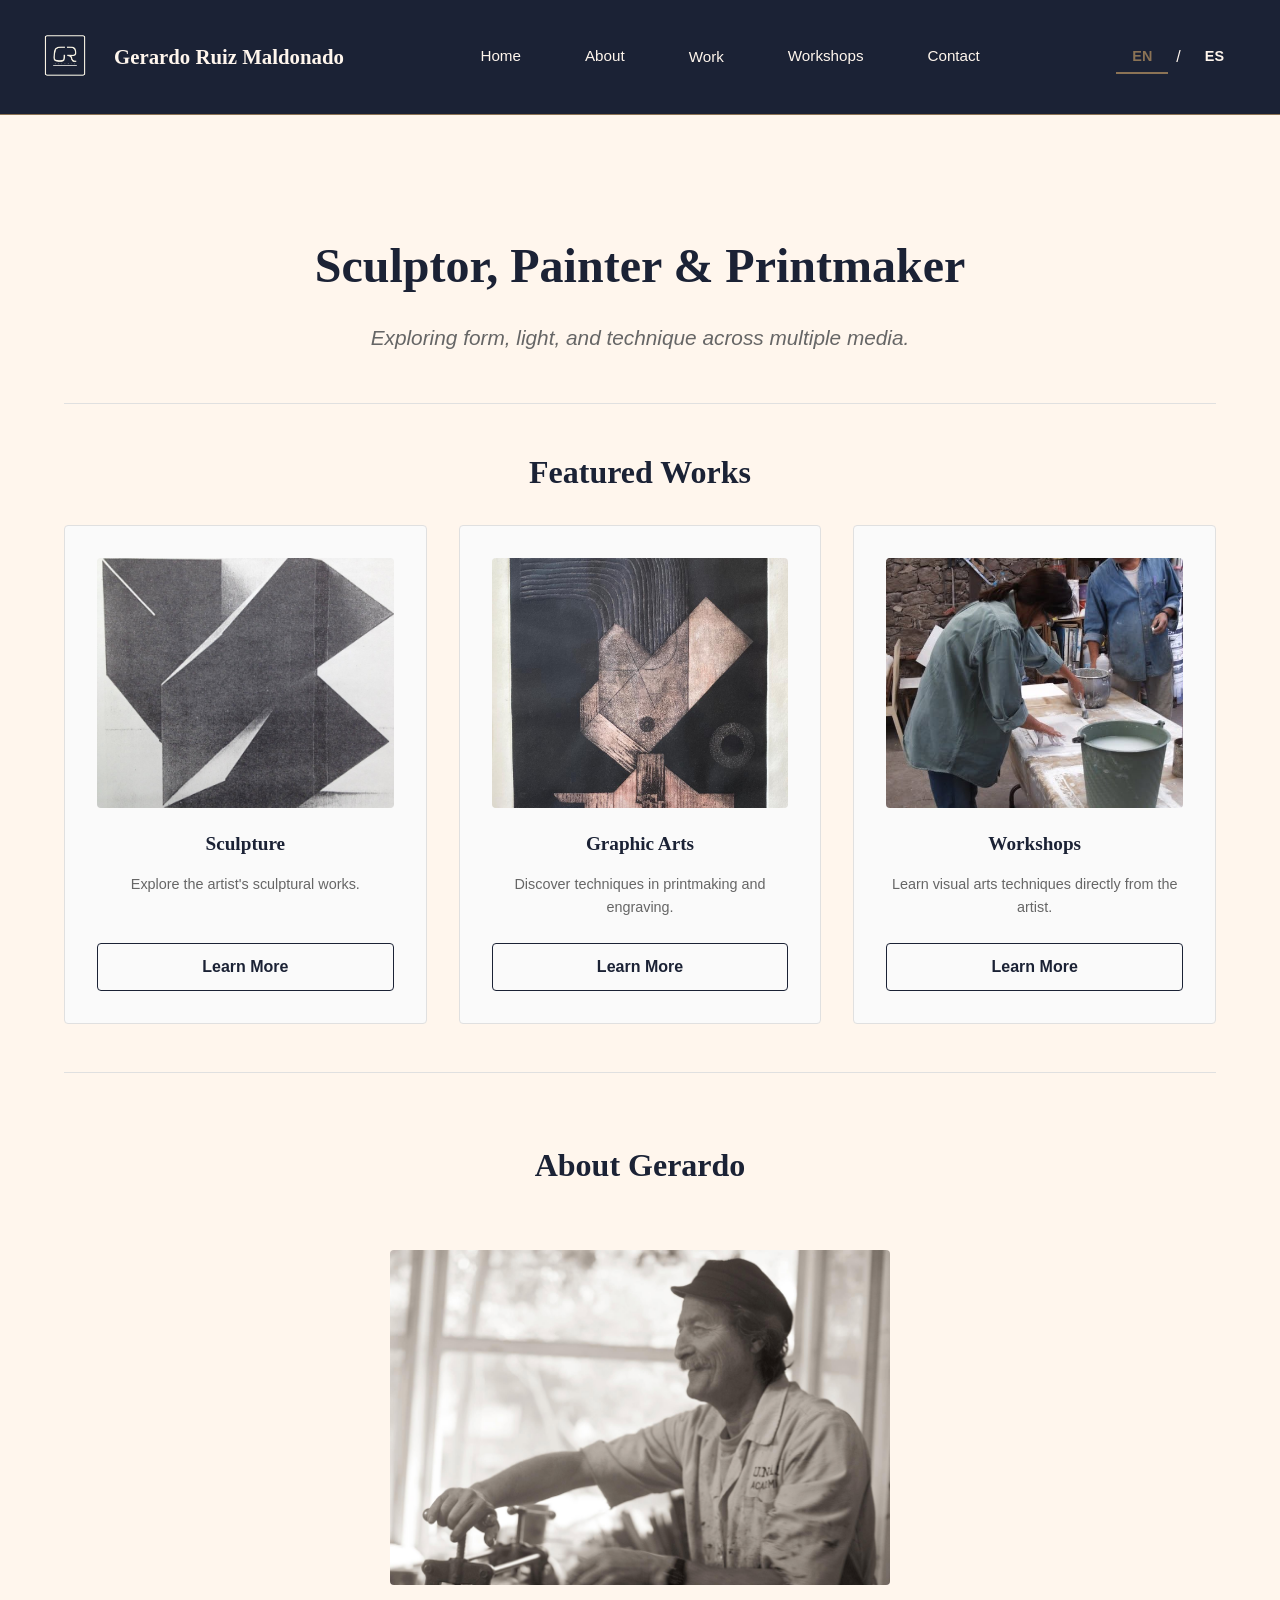
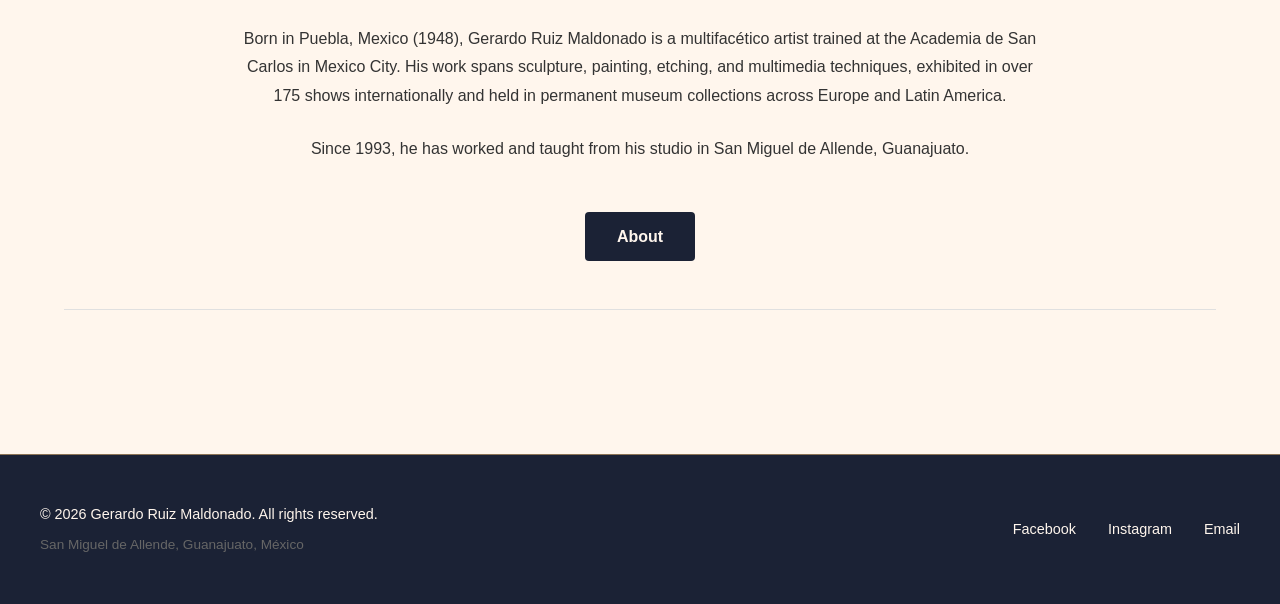
==== index.html @ d5dbc808 "Initial commit" ====
<!DOCTYPE html>
<html lang="en">
<head>
  <meta charset="UTF-8">
  <meta name="viewport" content="width=device-width, initial-scale=1.0">
  <meta name="description" content="Gerardo Ruiz Maldonado - Contemporary artist based in San Miguel de Allende. Sculptor, painter, and printmaker.">
  <meta name="keywords" content="art, sculpture, painting, printmaking, San Miguel de Allende">
  <meta property="og:title" content="Gerardo Ruiz Maldonado - Artist">
  <meta property="og:description" content="Contemporary sculptor, painter, and printmaker">
  <meta property="og:type" content="website">
  <title>Gerardo Ruiz Maldonado | Artist</title>
  <link rel="stylesheet" href="/css/styles.css">
</head>
<body>
  <script src="/js/header.js"></script>

  <main>
    <section class="hero">
      <div class="hero-content">
        <h1 class="hero-title" data-en="Sculptor, Painter & Printmaker" data-es="Escultor, Pintor y Grabador">
          Sculptor, Painter & Printmaker
        </h1>
        <p class="hero-subtitle" data-en="Exploring form, light, and technique across multiple media." data-es="Explorando la forma, la luz y la técnica en múltiples medios.">
          Exploring form, light, and technique across multiple media.
        </p>
      </div>
    </section>

    <section class="featured-work">
      <h2 data-en="Featured Works" data-es="Obras Destacadas">Featured Works</h2>
      
      <div class="work-grid">
        <article class="work-card">
          <img src="/assets/images/sculpture_1.jpg" alt="Sculpture piece" loading="lazy">
          <h3 data-en="Sculpture" data-es="Escultura">Sculpture</h3>
          <p data-en="Explore the artist's sculptural works." data-es="Explora las obras escultóricas del artista.">
            Explore the artist's sculptural works.
          </p>
          <a href="/pages/work-sculpture.html" data-key="workSculpture">Learn More</a>
        </article>

        <article class="work-card">
          <img src="/assets/images/IMG-20260125-WA0053.jpg" alt="Finished engraving print work" loading="lazy">
          <h3 data-en="Graphic Arts" data-es="Gráfica">Graphic Arts</h3>
          <p data-en="Discover techniques in printmaking and engraving." data-es="Descubre técnicas de grabado y aguafuerte.">
            Discover techniques in printmaking and engraving.
          </p>
          <a href="/pages/work-graphic.html" data-key="workGraphic">Learn More</a>
        </article>

        <article class="work-card">
          <img src="/assets/images/workshop.jpg" alt="Workshop session" loading="lazy">
          <h3 data-en="Workshops" data-es="Talleres">Workshops</h3>
          <p data-en="Learn visual arts techniques directly from the artist." data-es="Aprende técnicas de artes visuales directamente del artista.">
            Learn visual arts techniques directly from the artist.
          </p>
          <a href="/pages/workshops.html" data-key="workshops">Learn More</a>
        </article>
      </div>
    </section>

    <section class="bio-preview">
      <h2 data-en="About Gerardo" data-es="Sobre Gerardo">About Gerardo</h2>
      <img src="/assets/images/gerardo_grabado_b&w.jpg" alt="Gerardo Ruiz etching work" class="bio-image">
      <p data-en="Born in Puebla, Mexico (1948), Gerardo Ruiz Maldonado is a multifaceted artist trained at the Academia de San Carlos in Mexico City. His work spans sculpture, painting, etching, and multimedia techniques, exhibited in over 175 shows internationally and held in permanent museum collections across Europe and Latin America." data-es="Nacido en Puebla, México (1948), Gerardo Ruiz Maldonado es un artista multifacético formado en la Academia de San Carlos en la Ciudad de México. Su obra abarca la escultura, la pintura, el aguafuerte y las técnicas multimedia, exhibidas en más de 175 muestras a nivel internacional y presentes en colecciones permanentes de museos en Europa y América Latina.">
        Born in Puebla, Mexico (1948), Gerardo Ruiz Maldonado is a multifacético artist trained at the Academia de San Carlos in Mexico City. His work spans sculpture, painting, etching, and multimedia techniques, exhibited in over 175 shows internationally and held in permanent museum collections across Europe and Latin America.
      </p>
      <p data-en="Since 1993, he has worked and taught from his studio in San Miguel de Allende, Guanajuato." data-es="Desde 1993, trabaja y enseña desde su estudio en San Miguel de Allende, Guanajuato.">
        Since 1993, he has worked and taught from his studio in San Miguel de Allende, Guanajuato.
      </p>
      <a href="/pages/about.html" class="cta-button" data-key="about">About</a>
    </section>
  </main>

  <script src="/js/footer.js"></script>

  <script>
    // Update content based on language
    window.addEventListener('languageChanged', (e) => {
      const lang = e.detail.lang === 'es' ? 'es' : 'en';
      
      document.querySelectorAll('[data-en][data-es]').forEach(el => {
        const text = el.getAttribute(`data-${lang}`);
        if (text) {
          el.textContent = text;
        }
      });
    });
  </script>
</body>
</html>
---- css/styles.css ----
/* Root Variables */
:root {
  --primary-color: #1b2235;
  --secondary-color: #fff6ed;
  --accent-color: #8b7355;
  --text-color: #333333;
  --light-text: #666666;
  --border-color: #e0e0e0;
  --spacing-xs: 0.5rem;
  --spacing-sm: 1rem;
  --spacing-md: 1.5rem;
  --spacing-lg: 2rem;
  --spacing-xl: 3rem;
  --font-family: 'Georgia', 'Garamond', serif;
  --font-family-sans: -apple-system, BlinkMacSystemFont, 'Segoe UI', 'Helvetica Neue', sans-serif;
}

/* Reset & Base Styles */
* {
  margin: 0;
  padding: 0;
  box-sizing: border-box;
}

html {
  scroll-behavior: smooth;
}

body {
  font-family: var(--font-family-sans);
  color: var(--text-color);
  background-color: var(--secondary-color);
  line-height: 1.6;
}

body.menu-open {
  position: fixed;
  width: 100%;
  overflow: hidden;
}

h1, h2, h3, h4, h5, h6 {
  font-family: var(--font-family);
  margin: var(--spacing-md) 0 var(--spacing-sm) 0;
  line-height: 1.3;
}

a {
  color: var(--primary-color);
  text-decoration: none;
  transition: color 0.3s ease;
}

a:hover {
  color: var(--accent-color);
}

/* Header Styles */
.site-header {
  background-color: var(--primary-color);
  color: var(--secondary-color);
  padding: var(--spacing-lg) var(--spacing-md);
  border-bottom: 1px solid var(--accent-color);
  position: sticky;
  top: 0;
  z-index: 100;
}

.header-container {
  max-width: 1200px;
  margin: 0 auto;
  display: flex;
  align-items: center;
  justify-content: space-between;
  gap: var(--spacing-lg);
}

.logo-section {
  display: flex;
  align-items: center;
  gap: var(--spacing-md);
  min-width: fit-content;
  flex-shrink: 0;
}

.logo-link {
  display: flex;
  align-items: center;
}

.logo {
  width: 50px;
  height: 50px;
  border-radius: 4px;
  object-fit: cover;
  flex-shrink: 0;
  transition: opacity 0.3s ease;
}

.logo:hover {
  opacity: 0.8;
}

.artist-name {
  font-size: 1.3rem;
  margin: 0;
  color: var(--secondary-color);
  white-space: nowrap;
}

.name-link {
  color: var(--secondary-color);
  text-decoration: none;
  transition: color 0.3s ease;
}

.name-link:hover {
  color: var(--accent-color);
}

.main-nav {
  display: flex;
  align-items: center;
  justify-content: center;
  flex-shrink: 1;
}

.nav-list {
  list-style: none;
  display: flex;
  gap: var(--spacing-lg);
  align-items: center;
  flex-wrap: nowrap;
  margin: 0;
  padding: 0;
}

.nav-link {
  color: var(--secondary-color);
  font-size: 0.95rem;
  padding: var(--spacing-xs) var(--spacing-sm);
  border-bottom: 2px solid transparent;
  transition: border-color 0.3s ease, color 0.3s ease;
  display: block;
  white-space: nowrap;
}

.nav-link:hover {
  border-bottom-color: var(--accent-color);
  color: var(--accent-color);
}

.lang-toggle {
  display: flex;
  align-items: center;
  gap: var(--spacing-xs);
  white-space: nowrap;
}

.lang-btn {
  background: none;
  border: none;
  color: var(--secondary-color);
  cursor: pointer;
  font-size: 0.9rem;
  font-weight: 600;
  padding: var(--spacing-xs) var(--spacing-sm);
  transition: color 0.3s ease, border-bottom 0.3s ease;
  border-bottom: 2px solid transparent;
}

.lang-btn:hover {
  color: var(--accent-color);
}

.lang-btn.active {
  color: var(--accent-color);
  border-bottom-color: var(--accent-color);
}

.lang-separator {
  color: var(--secondary-color);
}

.nav-dropdown {
  position: relative;
}

.nav-dropdown:hover .dropdown-menu {
  opacity: 1;
  visibility: visible;
  transform: translateY(0);
}

.nav-toggle {
  background: none;
  border: none;
  cursor: pointer;
  padding: var(--spacing-xs) var(--spacing-sm);
  color: var(--secondary-color);
  font-size: 0.95rem;
  font-family: var(--font-family-sans);
  border-bottom: 2px solid transparent;
  transition: border-color 0.3s ease, color 0.3s ease;
}

.nav-toggle:hover {
  border-bottom-color: var(--accent-color);
  color: var(--accent-color);
}

.nav-toggle.active {
  border-bottom-color: var(--accent-color);
  color: var(--accent-color);
}

.dropdown-menu {
  position: absolute;
  top: 100%;
  left: 0;
  background: rgba(27, 34, 53, 0.98);
  list-style: none;
  min-width: 180px;
  border: 1px solid var(--accent-color);
  border-top: none;
  opacity: 0;
  visibility: hidden;
  transform: translateY(-10px);
  transition: all 0.3s ease;
  z-index: 1000;
  padding: var(--spacing-sm) 0;
}

.dropdown-link {
  color: var(--secondary-color);
  font-size: 0.9rem;
  padding: var(--spacing-xs) var(--spacing-lg);
  display: block;
  border-bottom: 1px solid rgba(255, 246, 237, 0.1);
  transition: background-color 0.3s ease, color 0.3s ease;
}

.dropdown-link:last-child {
  border-bottom: none;
}

.dropdown-link:hover {
  background-color: rgba(139, 115, 85, 0.2);
  color: var(--accent-color);
}

/* Hamburger Menu */
.hamburger-menu {
  display: none;
  flex-direction: column;
  background: none;
  border: none;
  cursor: pointer;
  padding: 8px;
  gap: 6px;
  position: relative;
  z-index: 50;
}

.hamburger-menu span {
  width: 24px;
  height: 2px;
  background-color: var(--secondary-color);
  border-radius: 2px;
  transition: all 0.3s ease;
}

.menu-close-btn {
  background: none;
  border: none;
  color: var(--secondary-color);
  font-size: 2.5rem;
  cursor: pointer;
  padding: 0;
  width: 40px;
  height: 40px;
  display: flex;
  align-items: center;
  justify-content: center;
  line-height: 1;
}

.menu-close-btn:hover {
  opacity: 0.8;
}

.mobile-menu-overlay {
  display: none;
  position: fixed;
  top: 0;
  left: 0;
  width: 100vw;
  height: 100vh;
  height: 100dvh;
  background-color: var(--primary-color);
  z-index: 100;
  overflow: hidden;
}

.mobile-menu-overlay.active {
  display: flex;
  flex-direction: column;
  overflow: hidden;
}

.mobile-menu-content {
  display: flex;
  flex-direction: column;
  align-items: center;
  padding: var(--spacing-lg) var(--spacing-md);
  gap: var(--spacing-lg);
  width: 100%;
  overflow: hidden;
  flex: 1;
}

.mobile-menu-header {
  display: flex;
  align-items: center;
  justify-content: space-between;
  width: 100%;
  padding: var(--spacing-md);
  border-bottom: 1px solid rgba(255, 246, 237, 0.2);
  gap: var(--spacing-md);
}

.mobile-menu-header .menu-close-btn {
  background: none;
  border: none;
  color: var(--secondary-color);
  font-size: 1.8rem;
  cursor: pointer;
  padding: 0;
  line-height: 1;
  flex-shrink: 0;
}

.mobile-menu-header .mobile-lang-toggle {
  flex-grow: 1;
  display: flex;
  justify-content: center;
  align-items: center;
  gap: var(--spacing-sm);
}

.mobile-logo {
  width: 40px;
  height: 40px;
  display: flex;
  align-items: center;
  justify-content: center;
  flex-shrink: 0;
}

.mobile-logo-img {
  width: 100%;
  height: 100%;
  object-fit: contain;
}

.mobile-lang-toggle {
  display: flex;
  justify-content: center;
  align-items: center;
  gap: var(--spacing-sm);
}

.mobile-menu-divider {
  display: none;
}

.mobile-nav-list {
  list-style: none;
  display: flex;
  flex-direction: column;
  gap: var(--spacing-lg);
  width: 100%;
  padding: 0;
  margin: 0;
  align-items: center;
}

.mobile-nav-list .nav-link {
  display: block;
  padding: 0;
  font-size: 1.1rem;
  text-align: center;
}

.mobile-nav-list .nav-toggle {
  background: none;
  border: none;
  cursor: default;
  padding: 0;
  font-size: 1.1rem;
  color: var(--secondary-color);
  font-family: inherit;
  display: block;
  text-align: center;
  width: 100%;
}

.site-footer {
  background-color: var(--primary-color);
  color: var(--secondary-color);
  padding: var(--spacing-xl) var(--spacing-md);
  border-top: 1px solid var(--accent-color);
  margin-top: var(--spacing-xl);
}

.footer-container {
  max-width: 1200px;
  margin: 0 auto;
  display: flex;
  justify-content: space-between;
  align-items: center;
  flex-wrap: wrap;
  gap: var(--spacing-lg);
}

.footer-content {
  flex: 1;
  min-width: 200px;
}

.footer-text {
  font-size: 0.9rem;
  margin-bottom: var(--spacing-xs);
}

.footer-location {
  font-size: 0.85rem;
  color: var(--light-text);
}

.footer-links {
  display: flex;
  gap: var(--spacing-lg);
}

.social-link {
  color: var(--secondary-color);
  font-size: 0.9rem;
  transition: color 0.3s ease;
}

.social-link:hover {
  color: var(--accent-color);
}

/* Main Content */
main {
  max-width: 1200px;
  margin: 0 auto;
  padding: var(--spacing-xl) var(--spacing-md);
  min-height: calc(100vh - 300px);
}

/* Hero Section */
.hero {
  text-align: center;
  padding: var(--spacing-xl) 0;
  border-bottom: 1px solid var(--border-color);
  margin-bottom: var(--spacing-xl);
}

.hero-title {
  font-size: 3rem;
  font-family: var(--font-family);
  color: var(--primary-color);
  margin-bottom: var(--spacing-md);
}

.hero-subtitle {
  font-size: 1.3rem;
  color: var(--light-text);
  font-style: italic;
}

/* Featured Work Section */
.featured-work {
  margin-bottom: var(--spacing-xl);
}

.featured-work h2 {
  text-align: center;
  margin-bottom: var(--spacing-lg);
  font-size: 2rem;
}

.work-grid {
  display: grid;
  grid-template-columns: repeat(auto-fit, minmax(300px, 1fr));
  gap: var(--spacing-lg);
  margin-bottom: var(--spacing-xl);
}

.work-card {
  background: #fafafa;
  padding: var(--spacing-lg);
  border: 1px solid var(--border-color);
  border-radius: 4px;
  text-align: center;
  transition: transform 0.3s ease, box-shadow 0.3s ease;
  cursor: pointer;
  display: flex;
  flex-direction: column;
}

.work-card:hover {
  transform: translateY(-5px);
  box-shadow: 0 10px 20px rgba(0, 0, 0, 0.1);
}

.work-card img {
  width: 100%;
  height: 250px;
  object-fit: cover;
  border-radius: 4px;
  margin-bottom: var(--spacing-md);
}

.work-card h3 {
  margin-top: 0;
  font-size: 1.2rem;
  color: var(--primary-color);
}

.work-card p {
  color: var(--light-text);
  font-size: 0.9rem;
  margin-bottom: var(--spacing-md);
  flex-grow: 1;
}

.work-card a {
  margin-top: auto;
  padding: 10px var(--spacing-lg);
  background-color: transparent;
  border: 1px solid var(--primary-color);
  border-radius: 4px;
  color: var(--primary-color);
  font-weight: 600;
  text-decoration: none;
  transition: background-color 0.3s ease, color 0.3s ease;
}

.work-card a:hover {
  background-color: var(--primary-color);
  color: var(--secondary-color);
}

.btn {
  display: inline-block;
  padding: 10px var(--spacing-lg);
  background-color: var(--primary-color);
  color: var(--secondary-color);
  border: 1px solid var(--accent-color);
  border-radius: 4px;
  cursor: pointer;
  font-size: 0.95rem;
  transition: background-color 0.3s ease, color 0.3s ease;
  text-align: center;
  text-decoration: none;
}

.btn:hover {
  background-color: var(--accent-color);
  color: var(--secondary-color);
}

/* About Section */
.about-section {
  display: grid;
  grid-template-columns: 1fr 1fr;
  gap: var(--spacing-xl);
  align-items: center;
  margin-bottom: var(--spacing-xl);
}

.about-image {
  width: 100%;
  max-width: 400px;
}

.about-image img {
  width: 100%;
  height: auto;
  border-radius: 4px;
}

.about-content h2 {
  margin-top: 0;
  font-size: 2rem;
}

.about-content p {
  color: var(--light-text);
  margin-bottom: var(--spacing-md);
  line-height: 1.8;
}

/* Bio Preview Section */
.bio-preview {
  text-align: center;
  padding: var(--spacing-xl) 0;
  margin: var(--spacing-xl) 0;
  border-top: 1px solid var(--border-color);
  border-bottom: 1px solid var(--border-color);
}

.bio-preview h2 {
  font-size: 2rem;
  color: var(--primary-color);
  margin-bottom: var(--spacing-lg);
}

.bio-image {
  max-width: 500px;
  margin: var(--spacing-lg) auto;
  border-radius: 4px;
  overflow: hidden;
}

.bio-image img {
  width: 100%;
  height: auto;
  display: block;
  max-width: 100%;
}

.bio-preview p {
  font-size: 1rem;
  line-height: 1.8;
  color: var(--text-color);
  margin-bottom: var(--spacing-md);
  max-width: 800px;
  margin-left: auto;
  margin-right: auto;
}

.cta-button {
  display: inline-block;
  padding: 12px var(--spacing-lg);
  background-color: var(--primary-color);
  color: var(--secondary-color);
  border: none;
  border-radius: 4px;
  font-size: 1rem;
  font-weight: 600;
  cursor: pointer;
  transition: background-color 0.3s ease, transform 0.2s ease;
  text-decoration: none;
  margin-top: var(--spacing-md);
}

.cta-button:hover {
  background-color: var(--accent-color);
  transform: translateY(-2px);
  color: var(--secondary-color);
}

/* Responsive Design */
@media (max-width: 768px) {
  .hamburger-menu {
    display: flex;
  }

  .main-nav {
    display: none;
  }

  .lang-toggle {
    display: none;
  }

  .mobile-menu-overlay {
    display: none;
  }

  .mobile-menu-overlay.active {
    display: flex;
  }

  .mobile-nav-list .dropdown-menu {
    display: flex;
    flex-direction: column;
    position: static;
    background: none;
    border: none;
    opacity: 1;
    visibility: visible;
    transform: none;
    padding: 0;
    gap: var(--spacing-sm);
    margin-top: var(--spacing-sm);
    align-items: center;
    width: 100%;
  }

  .mobile-nav-list .dropdown-link {
    padding: var(--spacing-xs) 0;
    border: none;
    text-align: center;
    color: var(--accent-color);
    display: block;
  }

  .footer-container {
    flex-direction: column;
    justify-content: center;
  }

  .footer-links {
    width: 100%;
    justify-content: center;
  }

  .artist-name {
    font-size: 1.2rem;
  }

  .about-section {
    grid-template-columns: 1fr;
  }

  .bio-image {
    max-width: 90%;
  }
}

@media (max-width: 480px) {
  .site-header {
    padding: var(--spacing-md);
  }

  .logo-section {
    gap: var(--spacing-sm);
  }

  .logo {
    width: 40px;
    height: 40px;
  }

  .artist-name {
    font-size: 1rem;
  }

  .nav-list {
    gap: var(--spacing-xs);
  }

  .nav-link {
    font-size: 0.85rem;
  }

  main {
    padding: var(--spacing-lg) var(--spacing-sm);
  }

  .hero-title {
    font-size: 2rem;
  }

  .about-content h2 {
    font-size: 1.5rem;
  }

  .bio-image {
    max-width: 100%;
  }
}

/* Page Headers */
.page-header {
  text-align: center;
  padding: var(--spacing-xl) 0 var(--spacing-lg) 0;
  border-bottom: 1px solid var(--border-color);
  margin-bottom: var(--spacing-xl);
}

.page-header h1 {
  font-size: 2.5rem;
  color: var(--primary-color);
  margin-bottom: var(--spacing-sm);
}

.page-intro {
  font-size: 1.1rem;
  color: var(--light-text);
  font-style: italic;
  margin-bottom: var(--spacing-lg);
}

.page-subtitle {
  font-size: 1.1rem;
  color: var(--light-text);
  font-style: italic;
}

/* Featured Work Grid */
.featured-work {
  margin-bottom: var(--spacing-xl);
}

.featured-work h2 {
  text-align: center;
  margin-bottom: var(--spacing-lg);
  font-size: 2rem;
  color: var(--primary-color);
}

.work-grid {
  display: grid;
  grid-template-columns: repeat(auto-fit, minmax(300px, 1fr));
  gap: var(--spacing-lg);
  margin-bottom: var(--spacing-xl);
}


/* Buttons */
.btn, .btn-primary {
  display: inline-block;
  padding: 10px var(--spacing-lg);
  background-color: var(--primary-color);
  color: var(--secondary-color);
  border: 1px solid var(--accent-color);
  border-radius: 4px;
  cursor: pointer;
  font-size: 0.95rem;
  font-family: var(--font-family-sans);
  transition: background-color 0.3s ease, color 0.3s ease;
  text-align: center;
  text-decoration: none;
}

.btn:hover, .btn-primary:hover {
  background-color: var(--accent-color);
  color: var(--secondary-color);
}

/* About Section */
.about-section {
  display: grid;
  grid-template-columns: 1fr 1fr;
  gap: var(--spacing-xl);
  align-items: start;
  margin-bottom: var(--spacing-xl);
}

.about-image {
  width: 100%;
}

.about-image img {
  width: 100%;
  height: auto;
  border-radius: 4px;
  display: block;
}

.about-content h2 {
  font-size: 2rem;
  color: var(--primary-color);
  margin-top: 0;
  margin-bottom: var(--spacing-md);
}

.about-content h3 {
  font-size: 1.4rem;
  color: var(--primary-color);
  margin-top: var(--spacing-lg);
  margin-bottom: var(--spacing-sm);
}

.about-content p {
  color: var(--text-color);
  margin-bottom: var(--spacing-md);
  line-height: 1.8;
}

/* Gallery */
.gallery {
  margin: var(--spacing-xl) 0;
}

.gallery h2 {
  text-align: center;
  font-size: 2rem;
  color: var(--primary-color);
  margin-bottom: var(--spacing-lg);
}

.gallery-description {
  text-align: center;
  color: var(--light-text);
  margin-bottom: var(--spacing-xl);
  font-size: 1rem;
}

.gallery-grid {
  display: grid;
  grid-template-columns: repeat(auto-fill, minmax(280px, 1fr));
  gap: var(--spacing-lg);
  margin-bottom: var(--spacing-xl);
}

.gallery-item {
  background: white;
  border: 1px solid var(--border-color);
  border-radius: 4px;
  overflow: hidden;
  cursor: pointer;
  transition: transform 0.3s ease, box-shadow 0.3s ease;
}

.gallery-item:hover {
  transform: translateY(-5px);
  box-shadow: 0 10px 20px rgba(0, 0, 0, 0.1);
}

.gallery-item img {
  width: 100%;
  height: 300px;
  object-fit: cover;
  display: block;
}

.gallery-item-caption {
  padding: var(--spacing-md);
  text-align: center;
}

.gallery-item-caption h3 {
  font-size: 1.1rem;
  color: var(--primary-color);
  margin: 0 0 var(--spacing-xs) 0;
}

.gallery-item-caption p {
  font-size: 0.9rem;
  color: var(--light-text);
  margin: 0;
}

/* Lightbox */
.lightbox-modal {
  display: none;
  position: fixed;
  top: 0;
  left: 0;
  width: 100%;
  height: 100%;
  background-color: rgba(0, 0, 0, 0.9);
  z-index: 2000;
  align-items: center;
  justify-content: center;
}

.lightbox-modal.active {
  display: flex;
}

.lightbox-container {
  position: relative;
  max-width: 90vw;
  max-height: 90vh;
  display: flex;
  flex-direction: column;
  align-items: center;
}

.lightbox-image {
  max-width: 100%;
  max-height: 80vh;
  object-fit: contain;
}

.lightbox-caption {
  color: var(--secondary-color);
  text-align: center;
  margin-top: var(--spacing-md);
  font-size: 0.95rem;
}

.lightbox-close {
  position: absolute;
  top: -40px;
  right: 0;
  background: none;
  border: none;
  color: var(--secondary-color);
  font-size: 2rem;
  cursor: pointer;
  padding: 0;
  width: 40px;
  height: 40px;
}

.lightbox-close:hover {
  color: var(--accent-color);
}

.lightbox-prev, .lightbox-next {
  position: absolute;
  top: 50%;
  transform: translateY(-50%);
  background: none;
  border: none;
  color: var(--secondary-color);
  font-size: 2rem;
  cursor: pointer;
  padding: var(--spacing-md);
  z-index: 2001;
}

.lightbox-prev:hover, .lightbox-next:hover {
  color: var(--accent-color);
}

.lightbox-prev {
  left: 0;
}

.lightbox-next {
  right: 0;
}

/* Contact Form */
.contact-section {
  display: grid;
  grid-template-columns: 1fr 1fr;
  gap: var(--spacing-xl);
  margin-bottom: var(--spacing-xl);
}

.contact-info {
  display: flex;
  flex-direction: column;
  gap: var(--spacing-lg);
}

.contact-info h3 {
  font-size: 1.2rem;
  color: var(--primary-color);
  margin: 0 0 var(--spacing-xs) 0;
  border-left: 3px solid var(--accent-color);
  padding-left: var(--spacing-md);
}

.contact-info p {
  color: var(--light-text);
  margin: 0;
  font-size: 0.95rem;
}

.contact-note {
  font-style: italic;
  color: var(--light-text);
  font-size: 0.9rem;
  margin-top: var(--spacing-md);
}

.form-group {
  margin-bottom: var(--spacing-md);
}

label {
  display: block;
  margin-bottom: var(--spacing-xs);
  color: var(--text-color);
  font-weight: 500;
}

input, textarea {
  width: 100%;
  padding: var(--spacing-sm);
  border: 1px solid var(--border-color);
  border-radius: 4px;
  font-family: var(--font-family-sans);
  font-size: 0.95rem;
  color: var(--text-color);
}

input:focus, textarea:focus {
  outline: none;
  border-color: var(--accent-color);
  box-shadow: 0 0 0 3px rgba(139, 115, 85, 0.1);
}

textarea {
  resize: vertical;
  min-height: 150px;
}

/* Workshops */
.workshops-section {
  margin-bottom: var(--spacing-xl);
}

.workshops-grid {
  display: grid;
  grid-template-columns: repeat(3, 1fr);
  gap: var(--spacing-lg);
  margin-bottom: var(--spacing-xl);
}

.workshop-card {
  background: white;
  border: 1px solid var(--border-color);
  border-radius: 4px;
  overflow: hidden;
  display: flex;
  flex-direction: column;
}

.workshop-card img {
  width: 100%;
  height: 200px;
  object-fit: cover;
}

.workshop-card-content {
  padding: var(--spacing-lg);
  flex: 1;
  display: flex;
  flex-direction: column;
}

.workshop-card h3 {
  font-size: 1.2rem;
  color: var(--primary-color);
  margin-top: 0;
  margin-bottom: var(--spacing-sm);
}

.workshop-card p {
  color: var(--text-color);
  font-size: 0.95rem;
  margin-bottom: var(--spacing-sm);
  line-height: 1.6;
  flex: 1;
}

.workshop-price {
  font-size: 1.1rem;
  color: var(--accent-color);
  font-weight: 600;
  margin-bottom: var(--spacing-md);
}

.workshop-cta {
  background-color: var(--primary-color);
  color: var(--secondary-color);
  padding: var(--spacing-md);
  text-align: center;
  border-radius: 4px;
  margin-top: auto;
}

.workshop-cta h3 {
  font-size: 1.3rem;
  margin: 0 0 var(--spacing-sm) 0;
}

.workshop-cta p {
  color: var(--secondary-color);
  margin-bottom: var(--spacing-md);
}

/* Responsive */
@media (max-width: 768px) {
  .hamburger-menu {
    display: flex;
  }

  .main-nav {
    display: none;
  }

  .lang-toggle {
    display: none;
  }

  .mobile-menu-overlay {
    display: none;
  }

  .mobile-menu-overlay.active {
    display: flex;
  }

  .about-section {
    grid-template-columns: 1fr;
  }

  .contact-section {
    grid-template-columns: 1fr;
  }

  .workshops-grid {
    grid-template-columns: repeat(2, 1fr);
  }

  .gallery-grid {
    grid-template-columns: repeat(auto-fill, minmax(200px, 1fr));
  }

  .work-grid {
    grid-template-columns: 1fr;
  }

  .page-header h1 {
    font-size: 2rem;
  }

  .footer-container {
    flex-direction: column;
    justify-content: center;
  }

  .footer-links {
    width: 100%;
    justify-content: center;
  }

  .artist-name {
    font-size: 1.2rem;
  }
}

@media (max-width: 480px) {
  .site-header {
    padding: var(--spacing-md);
  }

  .logo-section {
    gap: var(--spacing-sm);
  }

  .logo {
    width: 40px;
    height: 40px;
  }

  .artist-name {
    font-size: 1rem;
  }

  .page-header h1 {
    font-size: 1.5rem;
  }

  .workshops-grid {
    grid-template-columns: 1fr;
  }

  .gallery-grid {
    grid-template-columns: repeat(auto-fill, minmax(150px, 1fr));
  }

  main {
    padding: var(--spacing-lg) var(--spacing-sm);
  }
}
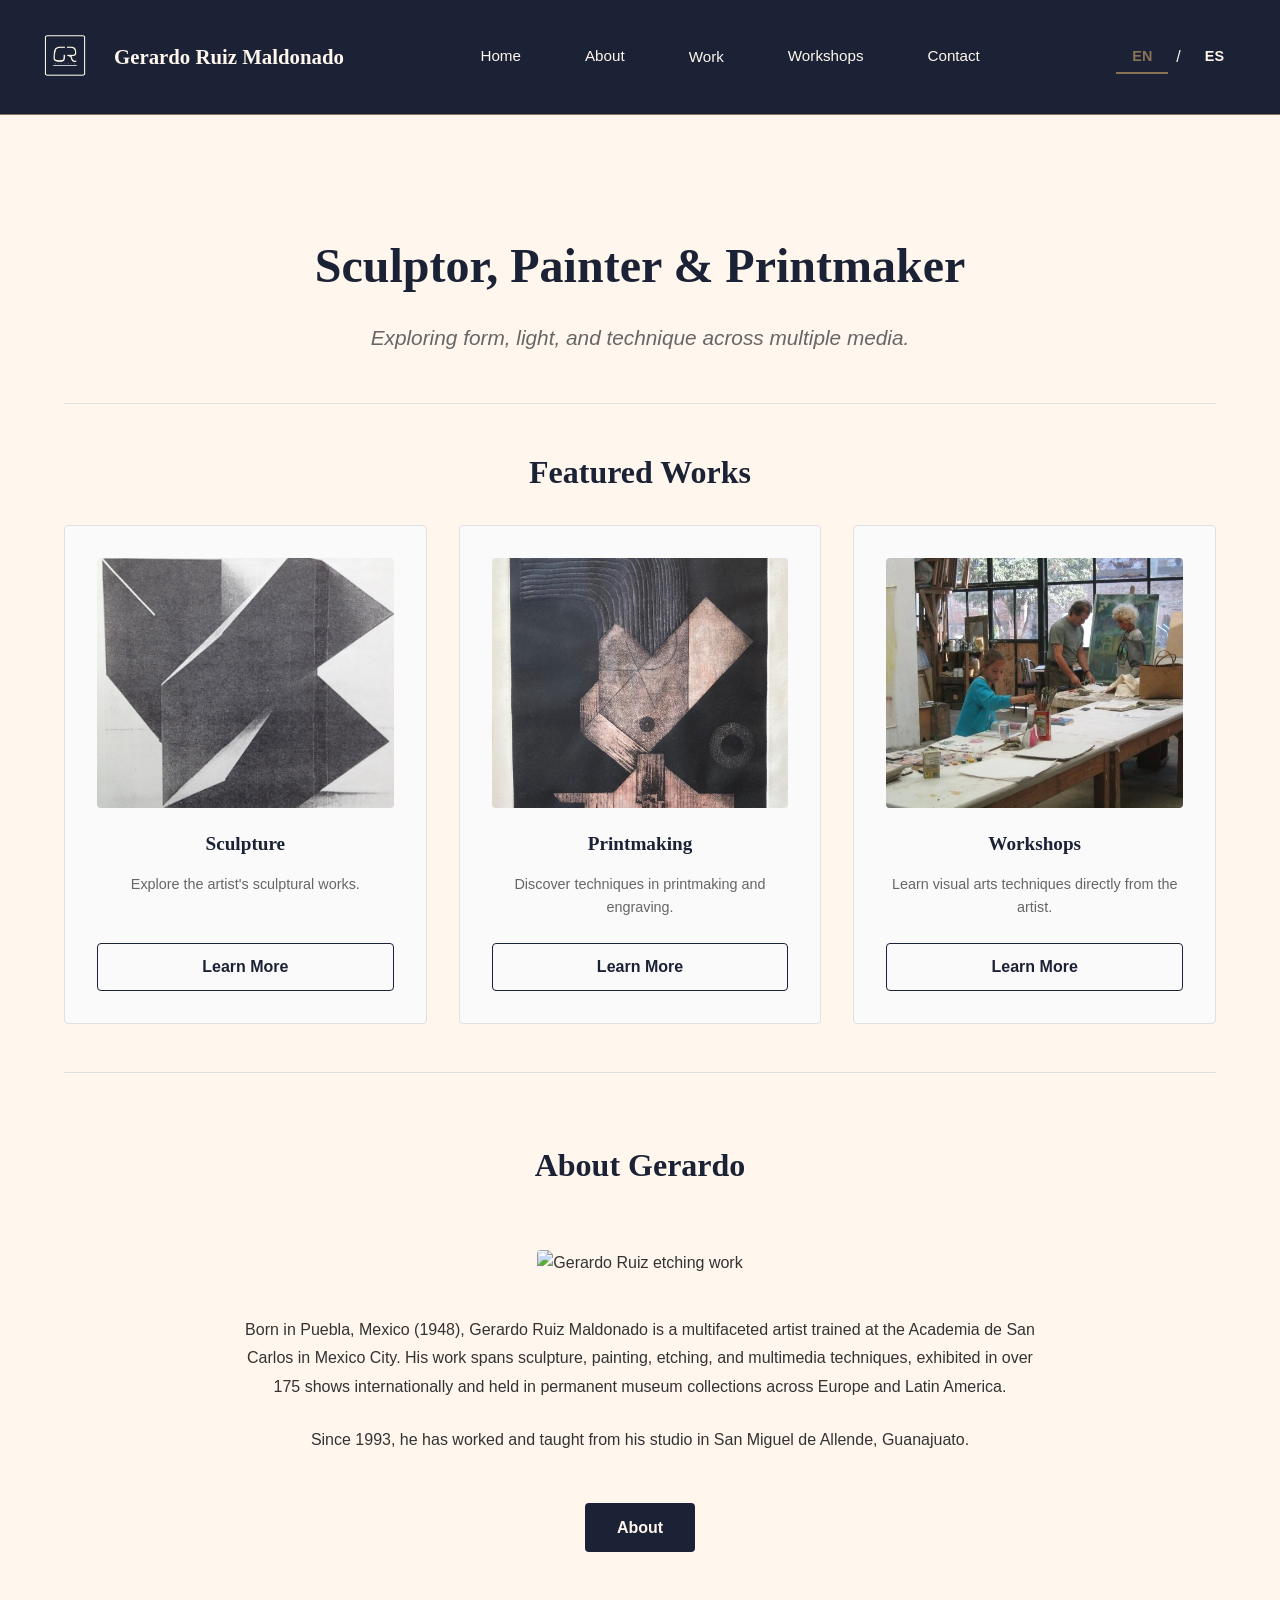
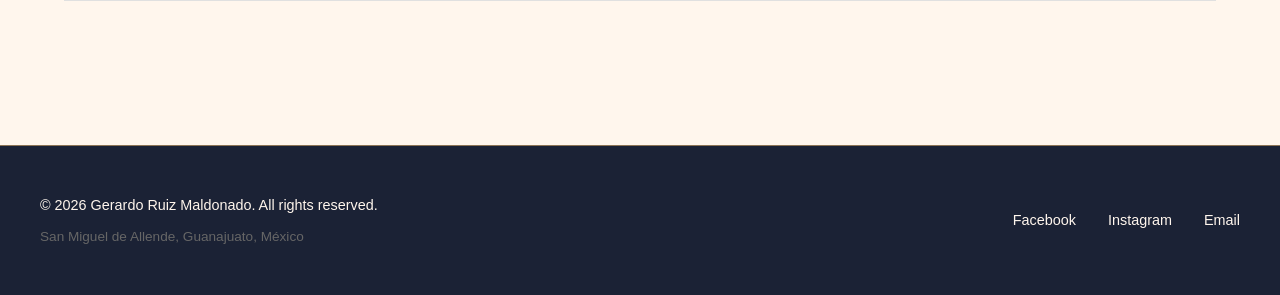
==== commit 7437bc33: "July 29 updates per Derek's doc" ====
--- a/index.html
+++ b/index.html
@@ -36,39 +36,39 @@
           <p data-en="Explore the artist's sculptural works." data-es="Explora las obras escultóricas del artista.">
             Explore the artist's sculptural works.
           </p>
-          <a href="/pages/work-sculpture.html" data-key="workSculpture">Learn More</a>
+          <a href="/sculpture" data-key="workSculpture">Learn More</a>
         </article>
 
         <article class="work-card">
           <img src="/assets/images/IMG-20260125-WA0053.jpg" alt="Finished engraving print work" loading="lazy">
-          <h3 data-en="Graphic Arts" data-es="Gráfica">Graphic Arts</h3>
+          <h3 data-en="Printmaking" data-es="Grabado">Printmaking</h3>
           <p data-en="Discover techniques in printmaking and engraving." data-es="Descubre técnicas de grabado y aguafuerte.">
             Discover techniques in printmaking and engraving.
           </p>
-          <a href="/pages/work-graphic.html" data-key="workGraphic">Learn More</a>
+          <a href="/printmaking" data-key="workPrintmaking">Learn More</a>
         </article>
 
         <article class="work-card">
-          <img src="/assets/images/workshop.jpg" alt="Workshop session" loading="lazy">
+          <img src="/assets/images/workshop_5.jpg" alt="Workshop session" loading="lazy">
           <h3 data-en="Workshops" data-es="Talleres">Workshops</h3>
           <p data-en="Learn visual arts techniques directly from the artist." data-es="Aprende técnicas de artes visuales directamente del artista.">
             Learn visual arts techniques directly from the artist.
           </p>
-          <a href="/pages/workshops.html" data-key="workshops">Learn More</a>
+          <a href="/workshops" data-key="workshops">Learn More</a>
         </article>
       </div>
     </section>
 
     <section class="bio-preview">
       <h2 data-en="About Gerardo" data-es="Sobre Gerardo">About Gerardo</h2>
-      <img src="/assets/images/gerardo_grabado_b&w.jpg" alt="Gerardo Ruiz etching work" class="bio-image">
+      <img src="/assets/images/gerardo_grabado_bw.jpg" alt="Gerardo Ruiz etching work" class="bio-image">
       <p data-en="Born in Puebla, Mexico (1948), Gerardo Ruiz Maldonado is a multifaceted artist trained at the Academia de San Carlos in Mexico City. His work spans sculpture, painting, etching, and multimedia techniques, exhibited in over 175 shows internationally and held in permanent museum collections across Europe and Latin America." data-es="Nacido en Puebla, México (1948), Gerardo Ruiz Maldonado es un artista multifacético formado en la Academia de San Carlos en la Ciudad de México. Su obra abarca la escultura, la pintura, el aguafuerte y las técnicas multimedia, exhibidas en más de 175 muestras a nivel internacional y presentes en colecciones permanentes de museos en Europa y América Latina.">
-        Born in Puebla, Mexico (1948), Gerardo Ruiz Maldonado is a multifacético artist trained at the Academia de San Carlos in Mexico City. His work spans sculpture, painting, etching, and multimedia techniques, exhibited in over 175 shows internationally and held in permanent museum collections across Europe and Latin America.
+        Born in Puebla, Mexico (1948), Gerardo Ruiz Maldonado is a multifaceted artist trained at the Academia de San Carlos in Mexico City. His work spans sculpture, painting, etching, and multimedia techniques, exhibited in over 175 shows internationally and held in permanent museum collections across Europe and Latin America.
       </p>
       <p data-en="Since 1993, he has worked and taught from his studio in San Miguel de Allende, Guanajuato." data-es="Desde 1993, trabaja y enseña desde su estudio en San Miguel de Allende, Guanajuato.">
         Since 1993, he has worked and taught from his studio in San Miguel de Allende, Guanajuato.
       </p>
-      <a href="/pages/about.html" class="cta-button" data-key="about">About</a>
+      <a href="/about" class="cta-button" data-key="about">About</a>
     </section>
   </main>
 
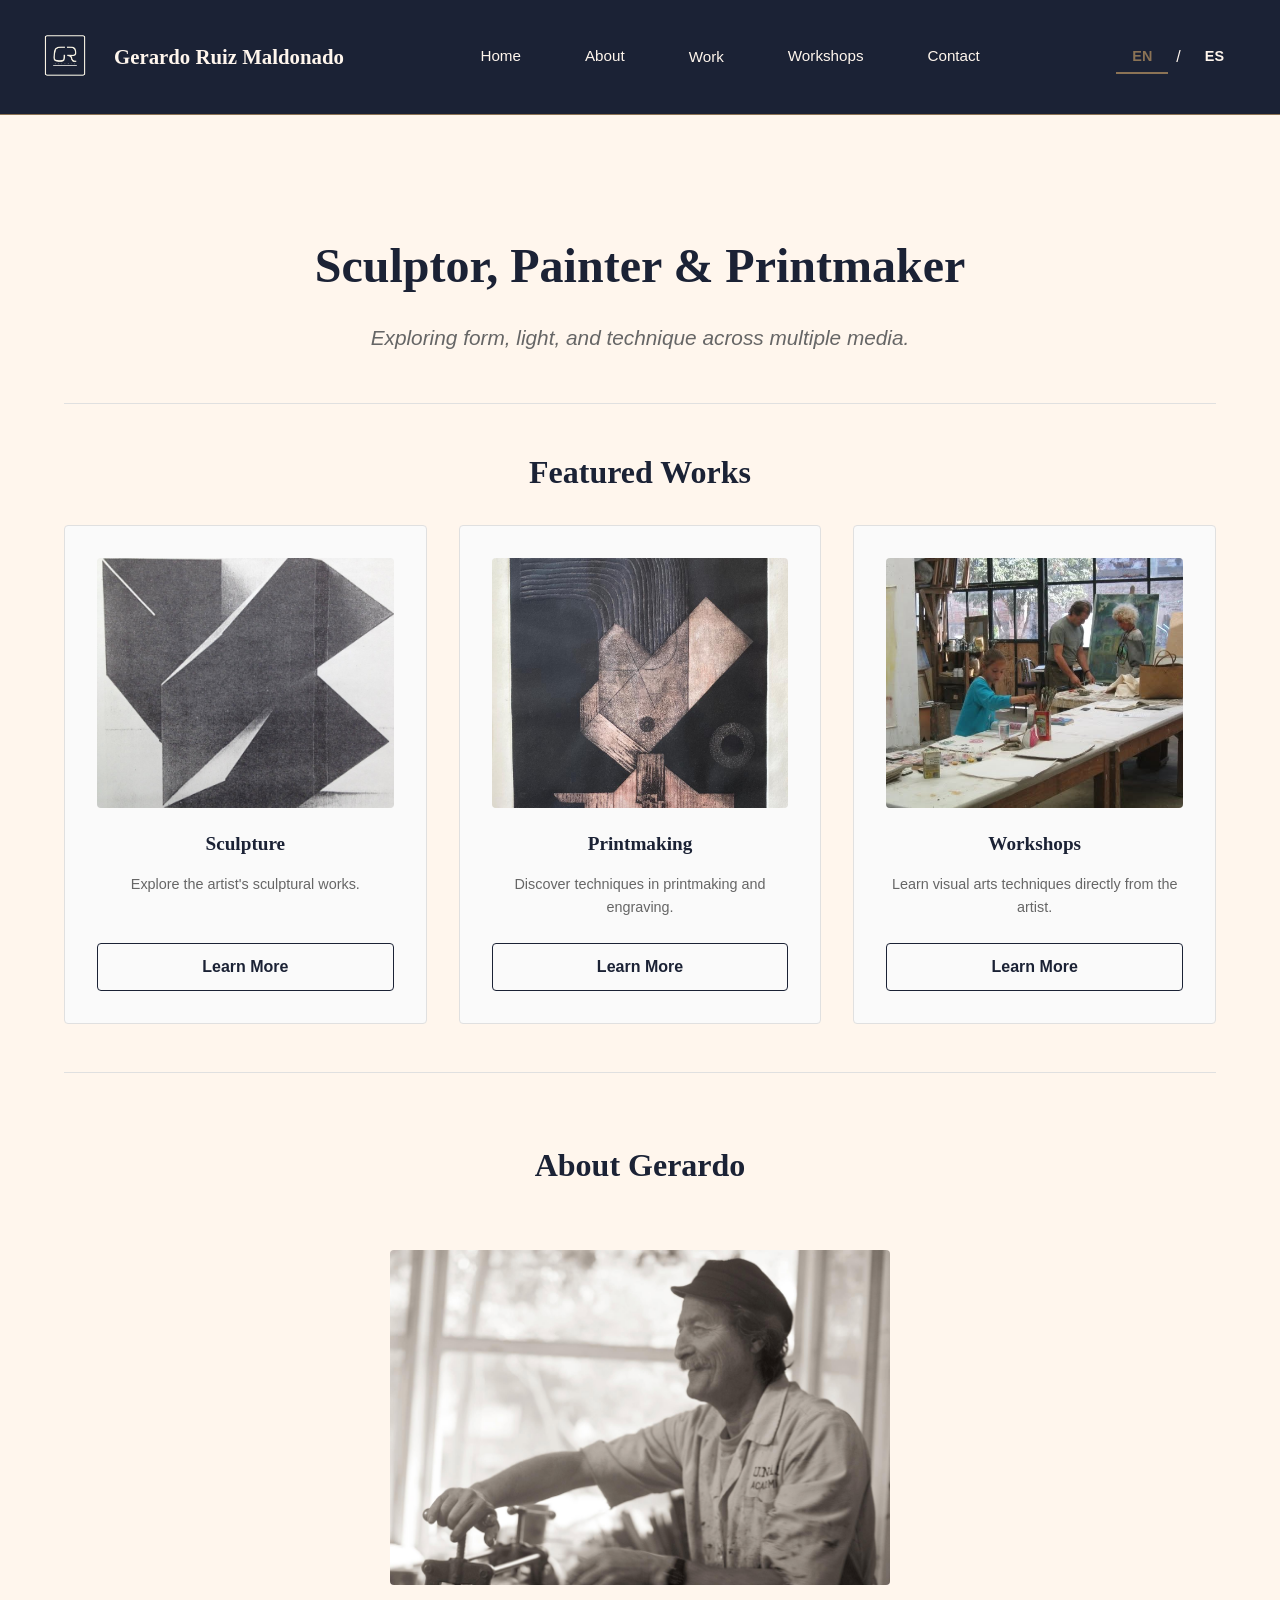
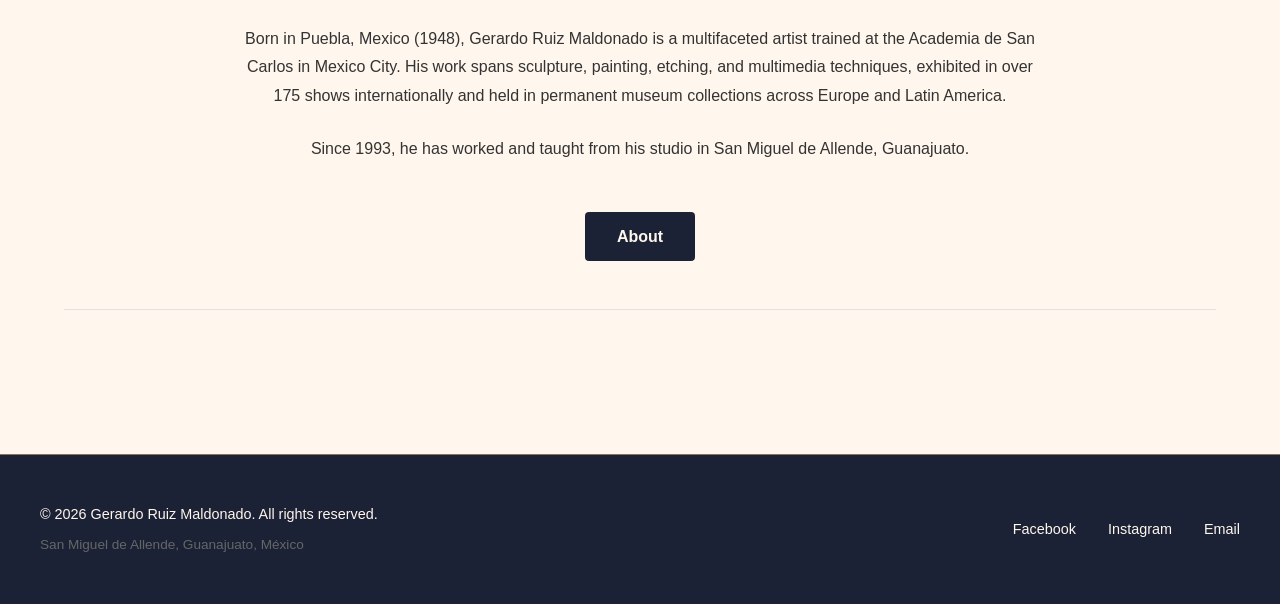
==== commit 70a0b265: "file image error fixes" ====
--- a/index.html
+++ b/index.html
@@ -61,7 +61,7 @@
 
     <section class="bio-preview">
       <h2 data-en="About Gerardo" data-es="Sobre Gerardo">About Gerardo</h2>
-      <img src="/assets/images/gerardo_grabado_bw.jpg" alt="Gerardo Ruiz etching work" class="bio-image">
+      <img src="/assets/images/gerardo_grabado_b&w.jpg" alt="Gerardo Ruiz etching work" class="bio-image">
       <p data-en="Born in Puebla, Mexico (1948), Gerardo Ruiz Maldonado is a multifaceted artist trained at the Academia de San Carlos in Mexico City. His work spans sculpture, painting, etching, and multimedia techniques, exhibited in over 175 shows internationally and held in permanent museum collections across Europe and Latin America." data-es="Nacido en Puebla, México (1948), Gerardo Ruiz Maldonado es un artista multifacético formado en la Academia de San Carlos en la Ciudad de México. Su obra abarca la escultura, la pintura, el aguafuerte y las técnicas multimedia, exhibidas en más de 175 muestras a nivel internacional y presentes en colecciones permanentes de museos en Europa y América Latina.">
         Born in Puebla, Mexico (1948), Gerardo Ruiz Maldonado is a multifaceted artist trained at the Academia de San Carlos in Mexico City. His work spans sculpture, painting, etching, and multimedia techniques, exhibited in over 175 shows internationally and held in permanent museum collections across Europe and Latin America.
       </p>
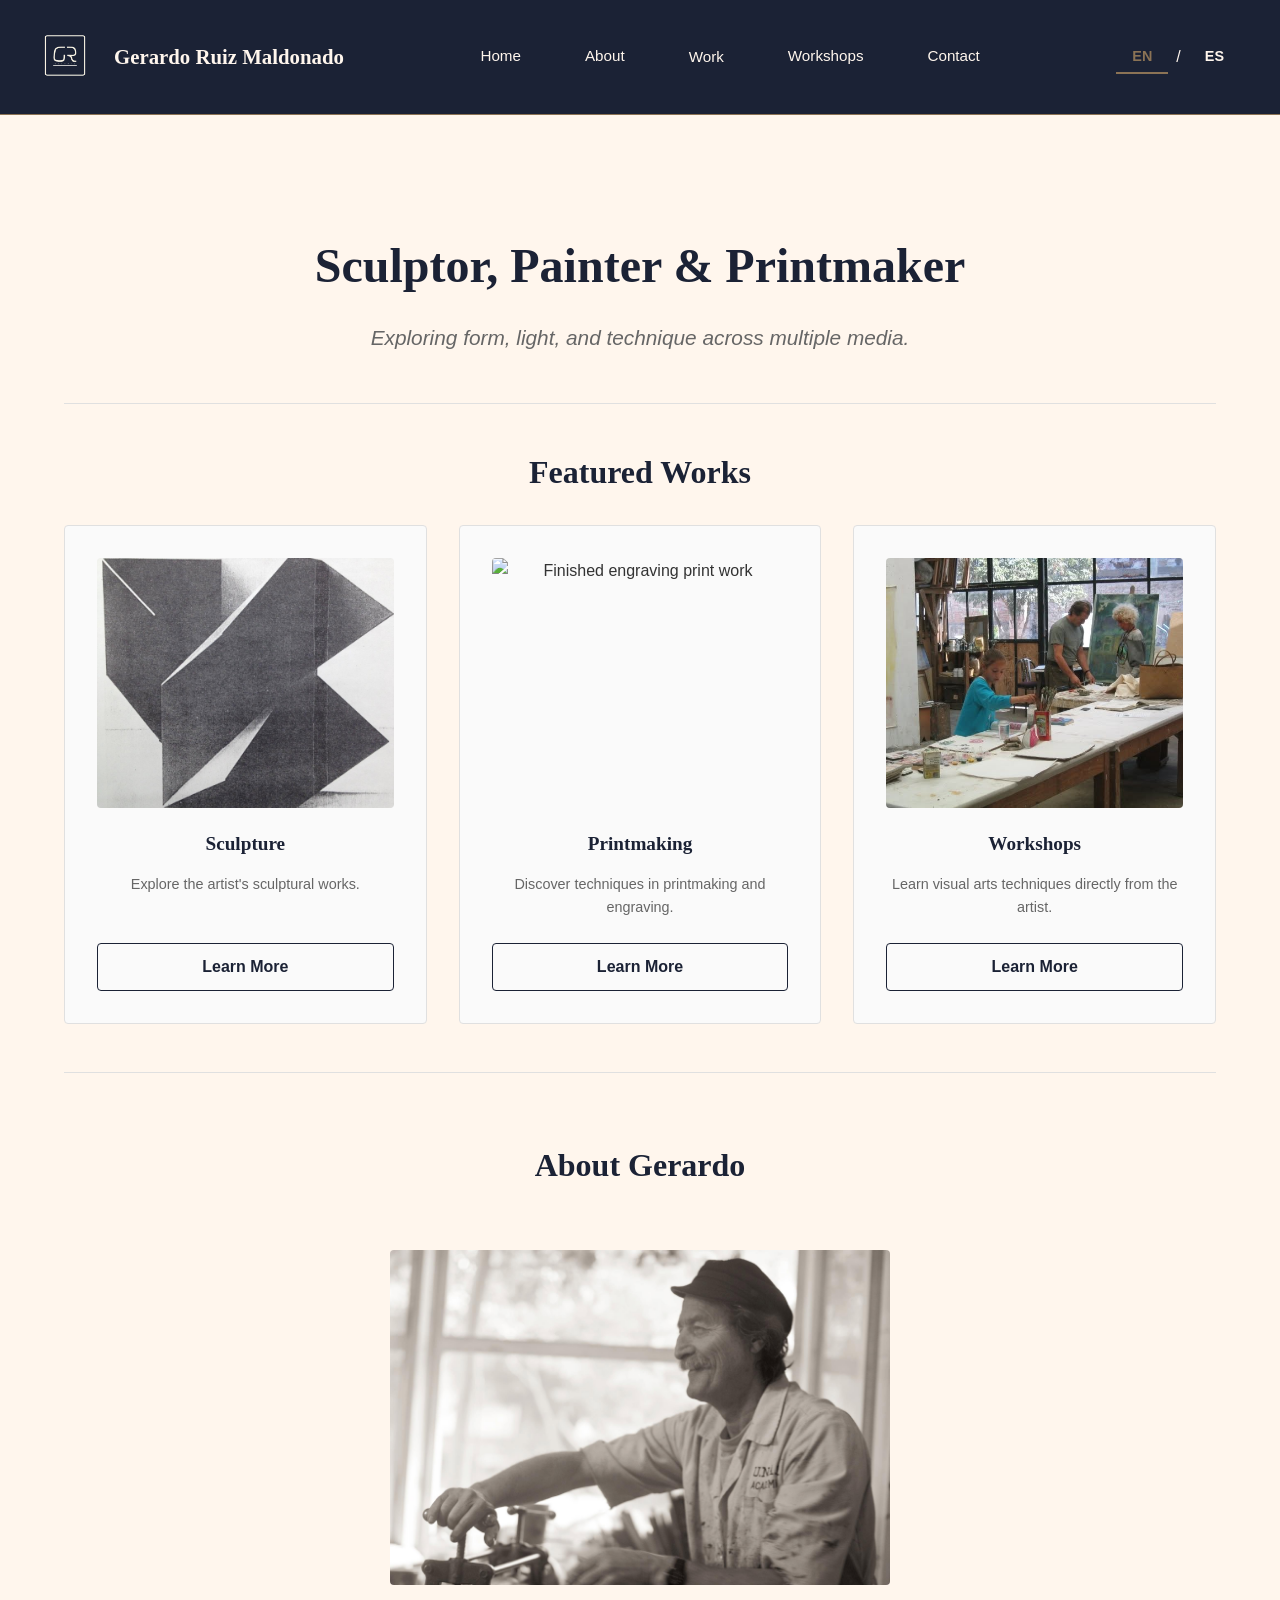
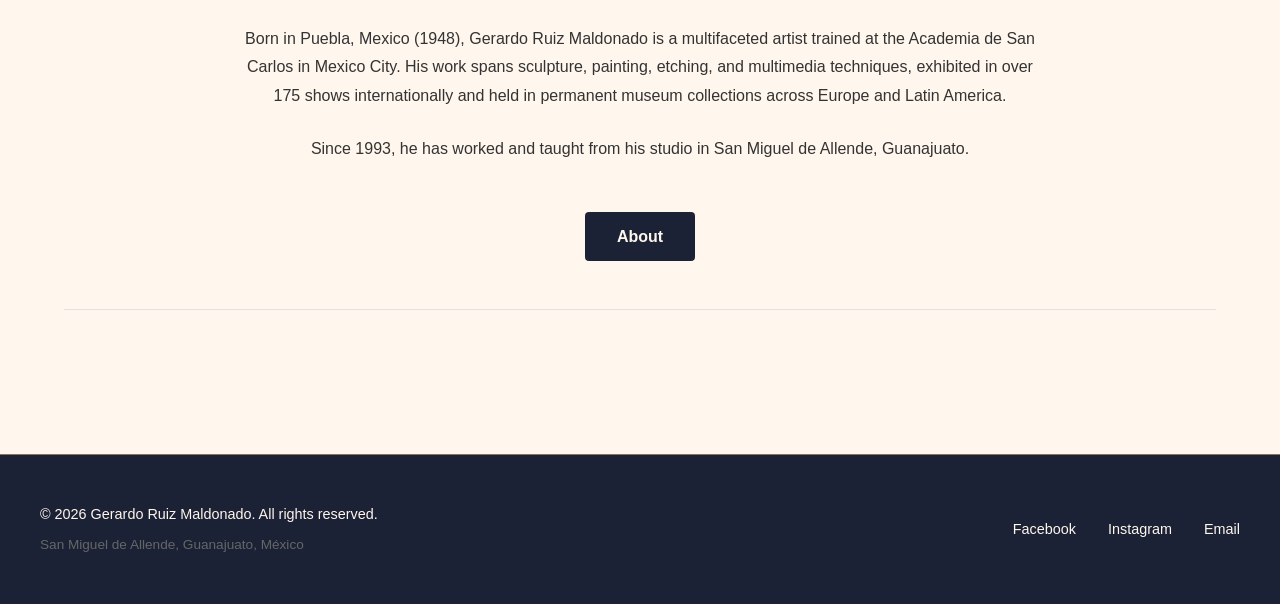
==== commit 928ec762: "full SEO package complete" ====
--- a/index.html
+++ b/index.html
@@ -3,13 +3,65 @@
 <head>
   <meta charset="UTF-8">
   <meta name="viewport" content="width=device-width, initial-scale=1.0">
-  <meta name="description" content="Gerardo Ruiz Maldonado - Contemporary artist based in San Miguel de Allende. Sculptor, painter, and printmaker.">
-  <meta name="keywords" content="art, sculpture, painting, printmaking, San Miguel de Allende">
-  <meta property="og:title" content="Gerardo Ruiz Maldonado - Artist">
-  <meta property="og:description" content="Contemporary sculptor, painter, and printmaker">
+  <meta name="description" content="Gerardo Ruiz Maldonado - Contemporary sculptor, painter, and printmaker based in San Miguel de Allende. Explore sculpture, painting, printmaking, and workshops.">
+  <meta name="keywords" content="art, sculpture, painting, printmaking, San Miguel de Allende, artist, contemporary art">
+  
+  <!-- Open Graph Tags -->
+  <meta property="og:title" content="Gerardo Ruiz Maldonado | Contemporary Artist">
+  <meta property="og:description" content="Sculptor, painter, and printmaker exploring form, light, and technique across multiple media.">
+  <meta property="og:image" content="https://gerardoruizart.com/assets/images/og-image.jpg">
+  <meta property="og:url" content="https://gerardoruizart.com/">
   <meta property="og:type" content="website">
+  
+  <!-- Twitter Card Tags -->
+  <meta name="twitter:card" content="summary_large_image">
+  <meta name="twitter:title" content="Gerardo Ruiz Maldonado | Contemporary Artist">
+  <meta name="twitter:description" content="Sculptor, painter, and printmaker based in San Miguel de Allende">
+  <meta name="twitter:image" content="https://gerardoruizart.com/assets/images/og-image.jpg">
+  
+  <!-- Favicon -->
+  <link rel="icon" href="/assets/favicon.ico">
+  <link rel="apple-touch-icon" href="/assets/apple-touch-icon.png">
+  <meta name="theme-color" content="#1b2235">
+  
   <title>Gerardo Ruiz Maldonado | Artist</title>
   <link rel="stylesheet" href="/css/styles.css">
+  
+  <!-- Schema.org Structured Data -->
+  <script type="application/ld+json">
+  {
+    "@context": "https://schema.org",
+    "@type": "Person",
+    "name": "Gerardo Ruiz Maldonado",
+    "jobTitle": "Sculptor, Painter, Printmaker",
+    "url": "https://gerardoruizart.com",
+    "image": "https://gerardoruizart.com/assets/images/GR_Logo.jpg",
+    "birthPlace": {
+      "@type": "Place",
+      "name": "Puebla, Mexico"
+    },
+    "birthDate": "1948",
+    "workLocation": {
+      "@type": "Place",
+      "name": "San Miguel de Allende, Guanajuato, Mexico"
+    },
+    "description": "Contemporary sculptor, painter, and printmaker based in San Miguel de Allende. Master of multiple artistic disciplines including sculpture, painting, etching, and multimedia techniques.",
+    "knowsAbout": [
+      "Sculpture",
+      "Painting",
+      "Printmaking",
+      "Etching",
+      "Engraving",
+      "Contemporary Art",
+      "Art Education"
+    ],
+    "alumniOf": {
+      "@type": "EducationalOrganization",
+      "name": "Academia de San Carlos",
+      "location": "Mexico City, Mexico"
+    }
+  }
+  </script>
 </head>
 <body>
   <script src="/js/header.js"></script>
@@ -40,7 +92,7 @@
         </article>
 
         <article class="work-card">
-          <img src="/assets/images/IMG-20260125-WA0053.jpg" alt="Finished engraving print work" loading="lazy">
+          <img src="/assets/images/IMG20260125WA0053.jpg" alt="Finished engraving print work" loading="lazy">
           <h3 data-en="Printmaking" data-es="Grabado">Printmaking</h3>
           <p data-en="Discover techniques in printmaking and engraving." data-es="Descubre técnicas de grabado y aguafuerte.">
             Discover techniques in printmaking and engraving.
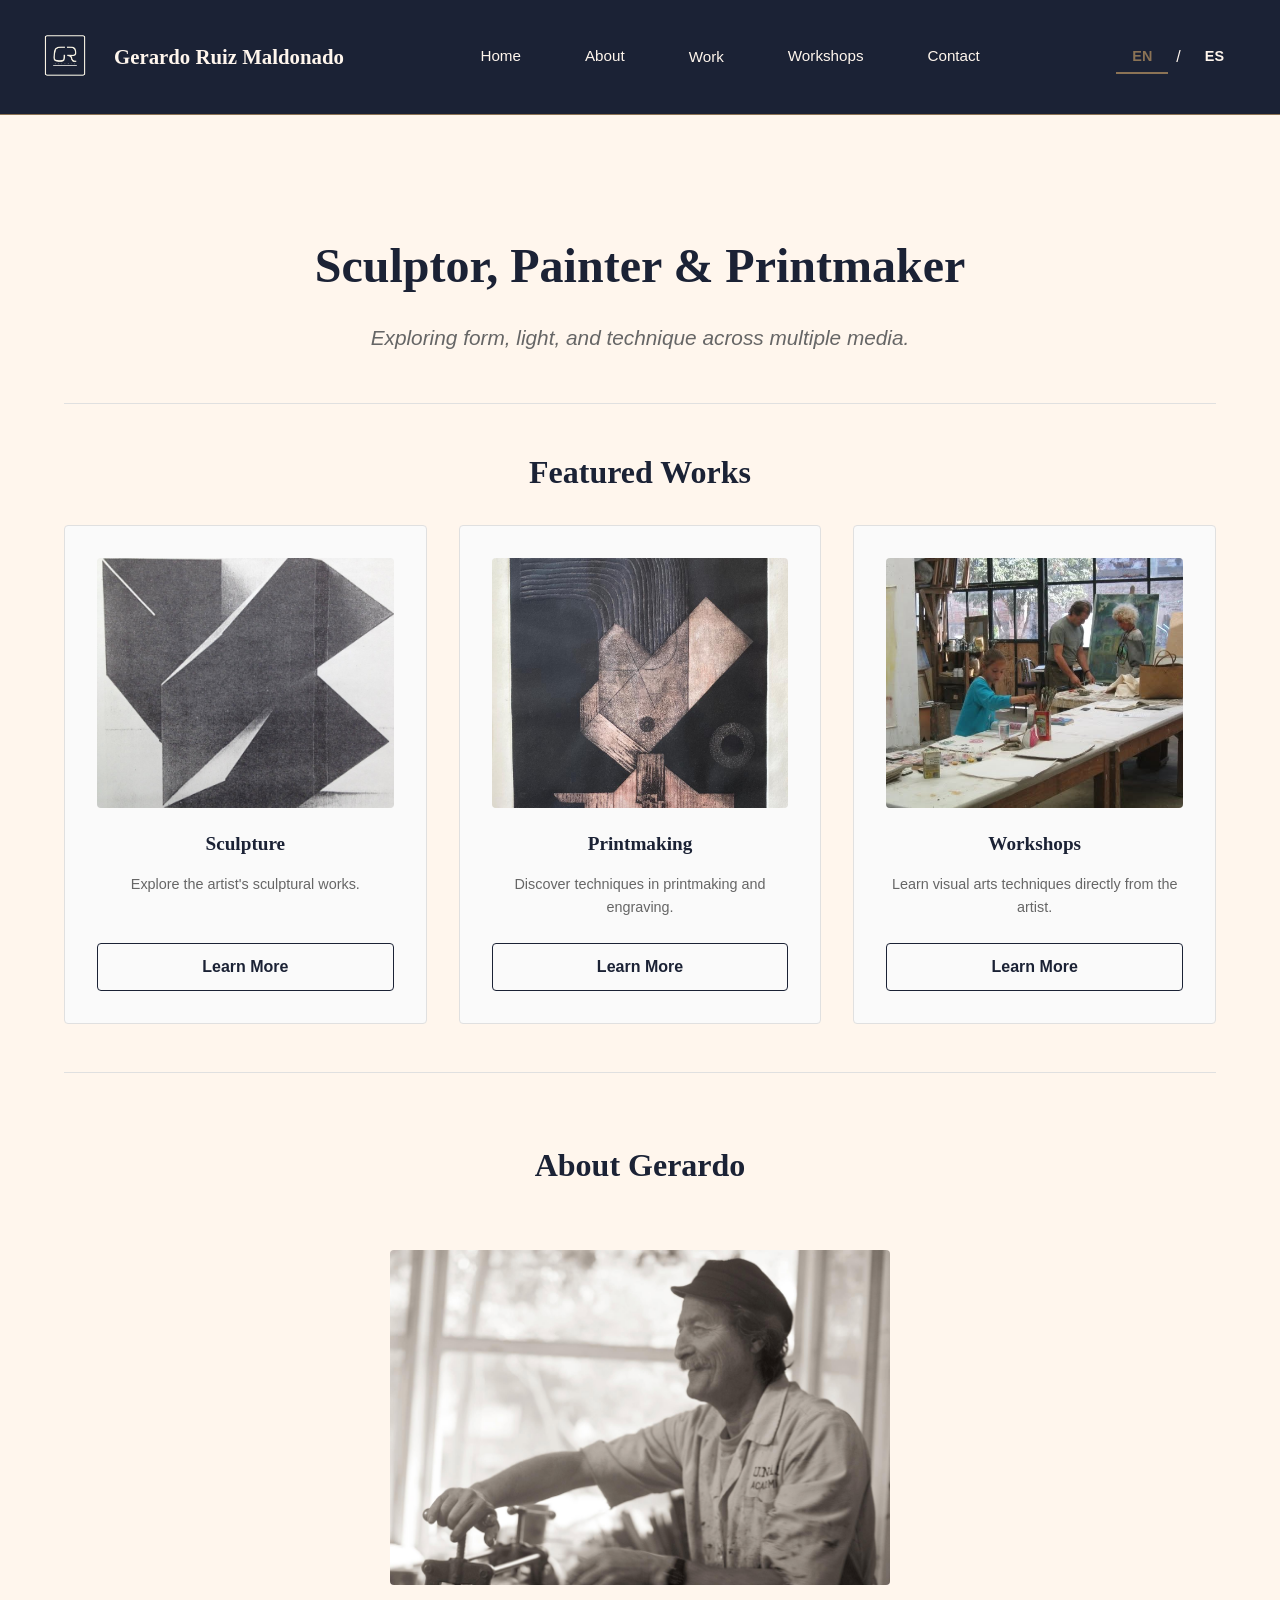
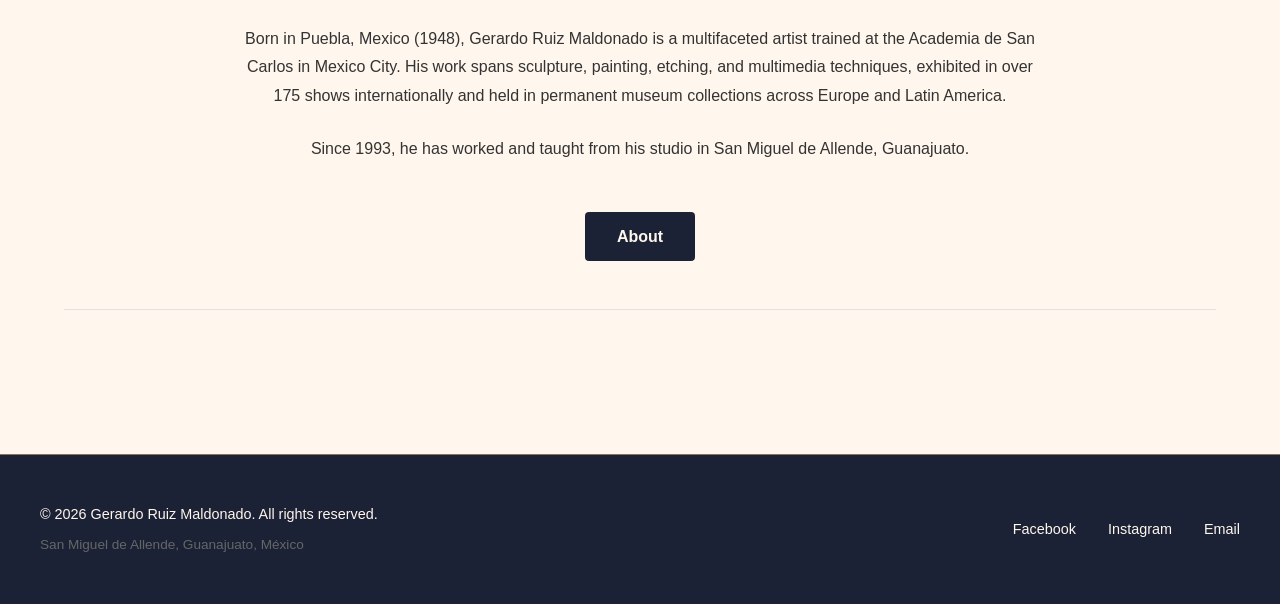
==== commit cf369c16: "picture updates" ====
--- a/index.html
+++ b/index.html
@@ -92,7 +92,7 @@
         </article>
 
         <article class="work-card">
-          <img src="/assets/images/IMG20260125WA0053.jpg" alt="Finished engraving print work" loading="lazy">
+          <img src="/assets/images/IMG-20260125-WA0053.jpg" alt="Finished engraving print work" loading="lazy">
           <h3 data-en="Printmaking" data-es="Grabado">Printmaking</h3>
           <p data-en="Discover techniques in printmaking and engraving." data-es="Descubre técnicas de grabado y aguafuerte.">
             Discover techniques in printmaking and engraving.
